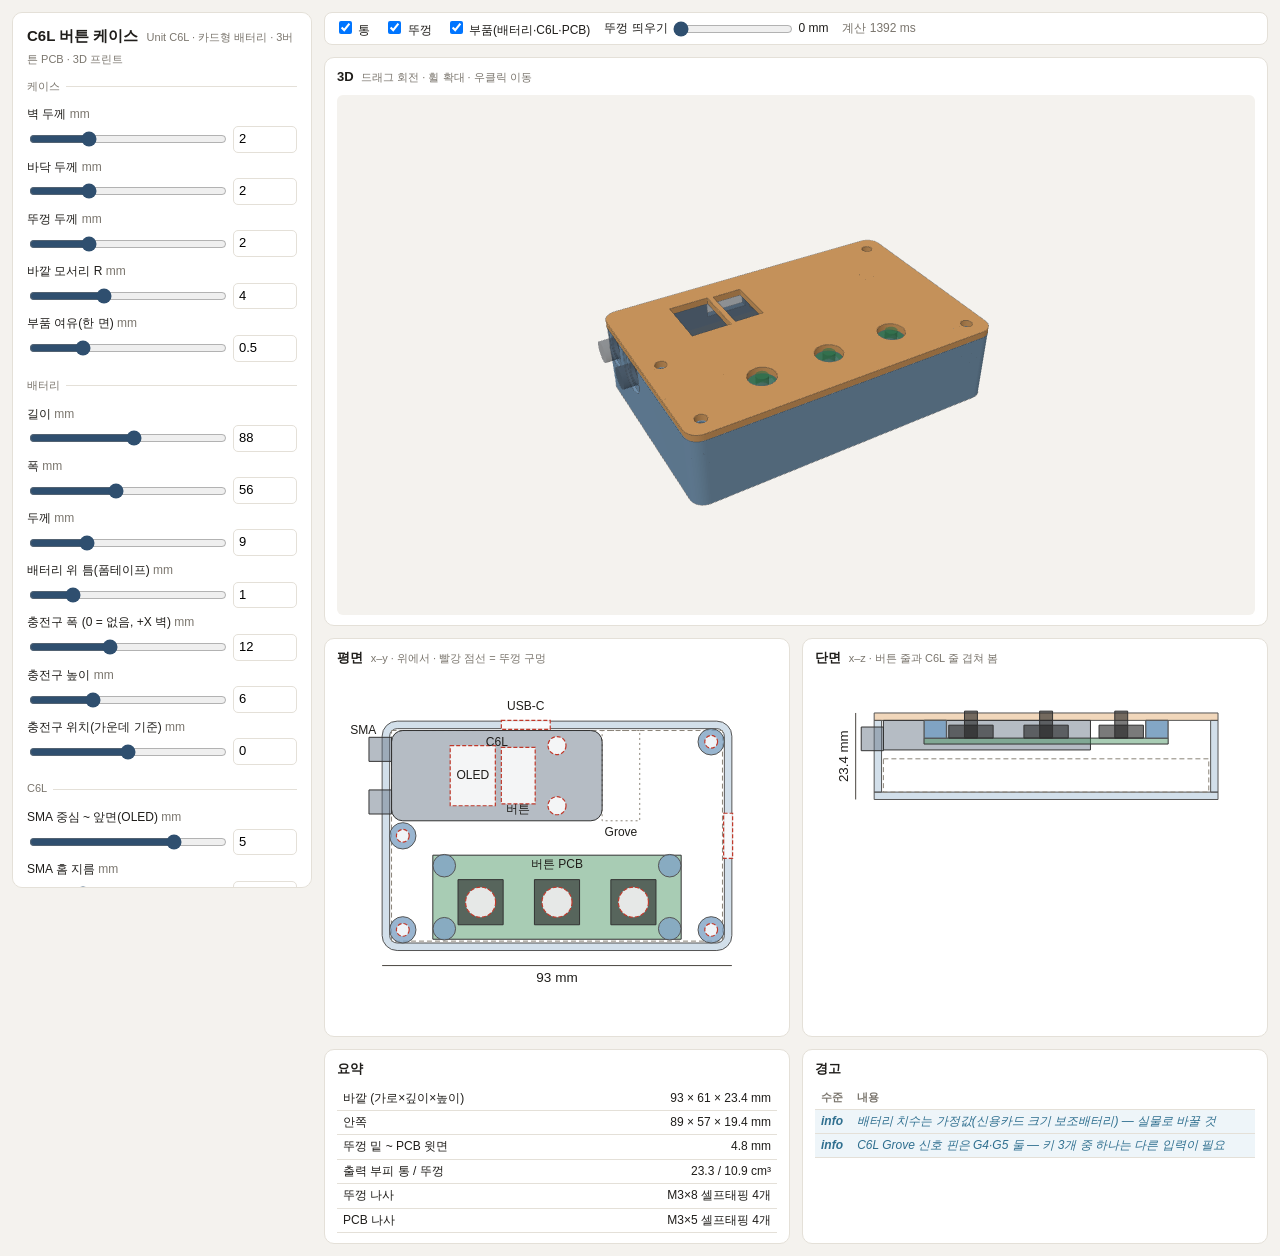
==== case/index.html @ e73c5a06 "case: C6L 버튼 케이스 설계툴 (브라우저 3D·STL + Fusion 스크립트) Unit C6L + 카드형 배터리 + 3버튼 PCB 를 담는 3D 프린트 케이스. - cor" ====
<!doctype html>
<html lang="ko">
<head>
<meta charset="utf-8">
<meta name="viewport" content="width=device-width, initial-scale=1">
<title>C6L 버튼 케이스</title>
<link rel="stylesheet" href="style.css">
</head>
<body>
<div id="banner" class="banner" hidden></div>
<div class="app">
  <aside class="side" id="side">
    <h1>C6L 버튼 케이스 <small>Unit C6L · 카드형 배터리 · 3버튼 PCB · 3D 프린트</small></h1>
    <div id="controls"></div>
    <div class="actions">
      <button id="btn-reset" type="button">기본값</button>
      <button id="btn-json" type="button" class="primary">case.json 저장 (Fusion)</button>
    </div>
    <div class="exports">
      <button id="btn-stl-base" type="button">STL · 통</button>
      <button id="btn-stl-lid" type="button">STL · 뚜껑</button>
    </div>
    <p class="note">STL 은 출력 자세(뚜껑은 뒤집힘, 바닥 z=0)로 저장됩니다. Fusion 은 <code>C6LCaseBuild</code> 스크립트 폴더나 다운로드 폴더의 <code>c6l-case.json</code> 을 읽습니다.</p>
  </aside>
  <main class="main">
    <div class="layers" role="group" aria-label="레이어">
      <label><input type="checkbox" id="ly-base" checked> 통</label>
      <label><input type="checkbox" id="ly-lid" checked> 뚜껑</label>
      <label><input type="checkbox" id="ly-ref" checked> 부품(배터리·C6L·PCB)</label>
      <label>뚜껑 띄우기 <input type="range" id="lift" min="0" max="60" step="1" value="0" aria-label="뚜껑 띄우기"> <span id="lift-n">0</span> mm</label>
      <span id="status" style="color:var(--mute)"></span>
    </div>
    <section class="views">
      <div class="card wide"><h2>3D <small>드래그 회전 · 휠 확대 · 우클릭 이동</small></h2><div id="v-3d" class="v3d"></div></div>
      <div class="card"><h2>평면 <small>x–y · 위에서 · 빨강 점선 = 뚜껑 구멍</small></h2><div id="v-top"></div></div>
      <div class="card"><h2>단면 <small>x–z · 버튼 줄과 C6L 줄 겹쳐 봄</small></h2><div id="v-sec"></div></div>
    </section>
    <section class="tables">
      <div class="card"><h2>요약</h2><div id="t-summary"></div></div>
      <div class="card"><h2>경고</h2><div id="t-warn"></div></div>
    </section>
  </main>
</div>
<script type="module" src="app.js"></script>
</body>
</html>
---- case/style.css ----
:root {
  --bg: #F4F2EE; --card: #fff; --ink: #1f1d1a; --mute: #7a756d; --line: #e4e0d8;
  --accent: #2f4f6f; --base: #7fa3c4; --lid: #e0a768; --lidb: #8fbf8f; --sel: #d6336c;
  --err: #c0392b; --warn: #b9770e; --info: #2f6f8f;
}
* { box-sizing: border-box; }
body { margin: 0; background: var(--bg); color: var(--ink); font: 13px/1.45 -apple-system, "Apple SD Gothic Neo", "Noto Sans KR", sans-serif; }
.banner { background: #fdecea; color: var(--err); border-bottom: 1px solid #f5c6c0; padding: 8px 16px; font-weight: 600; white-space: pre-wrap; }
.app { display: grid; grid-template-columns: 300px 1fr; gap: 12px; padding: 12px; align-items: start; }
.side { position: sticky; top: 12px; max-height: calc(100vh - 24px); overflow: auto; background: var(--card); border: 1px solid var(--line); border-radius: 10px; padding: 12px 14px; }
h1 { font-size: 15px; margin: 0 0 8px; } h1 small, h2 small { font-weight: 400; color: var(--mute); font-size: 11px; margin-left: 4px; }
h2 { font-size: 13px; margin: 0 0 8px; }
fieldset { border: 0; border-top: 1px solid var(--line); margin: 10px 0 0; padding: 6px 0 0; }
legend { color: var(--mute); font-size: 11px; padding: 0 6px 0 0; }
.row { display: grid; grid-template-columns: 1fr 64px; gap: 2px 8px; align-items: center; margin: 6px 0; }
.row label { grid-column: 1 / 3; font-size: 12px; }
.row input[type=range] { width: 100%; accent-color: var(--accent); }
.row input[type=number], select { font: inherit; width: 100%; padding: 3px 5px; border: 1px solid var(--line); border-radius: 5px; background: #fff; }
.sel-row { margin: 6px 0; } .sel-row label { display: block; font-size: 12px; margin-bottom: 2px; }
.actions { display: flex; gap: 8px; margin-top: 14px; }
button { font: inherit; padding: 6px 10px; border: 1px solid var(--line); border-radius: 6px; background: #fff; cursor: pointer; }
button.primary { background: var(--accent); color: #fff; border-color: var(--accent); flex: 1; }
.main { display: grid; gap: 12px; min-width: 0; }
.views, .tables { display: grid; grid-template-columns: repeat(2, minmax(0, 1fr)); gap: 12px; }
.card { background: var(--card); border: 1px solid var(--line); border-radius: 10px; padding: 10px 12px; min-width: 0; overflow: auto; }
.card.wide { grid-column: 1 / 3; }
svg { width: 100%; height: auto; max-height: 460px; display: block; }
svg text { font-family: inherit; fill: var(--ink); }
.out { fill: none; stroke: #555; stroke-width: 1; vector-effect: non-scaling-stroke; }
.dim line, .dim polygon { stroke: #4a4640; fill: #4a4640; stroke-width: 1; vector-effect: non-scaling-stroke; }
.dim .ext { stroke: #aaa; }
.dim text { text-anchor: middle; }
table { border-collapse: collapse; width: 100%; font-size: 12px; }
th, td { padding: 3px 6px; text-align: left; border-bottom: 1px solid var(--line); }
th { color: var(--mute); font-weight: 600; font-size: 11px; } td.n, th.n { text-align: right; font-variant-numeric: tabular-nums; }
.lv { font-weight: 700; } .lv.error { color: var(--err); } .lv.warn { color: var(--warn); } .lv.info { color: var(--info); } .lv.ok { color: #2e7d32; }
.empty { color: var(--mute); padding: 6px 0; }
.cut { fill: #fff; fill-opacity: .85; stroke: #c0392b; stroke-width: 1.2; stroke-dasharray: 4 2; vector-effect: non-scaling-stroke; pointer-events: none; }
.v3d { height: 520px; position: relative; border-radius: 6px; overflow: hidden; }
.v3d canvas { width: 100%; height: 100%; display: block; }
tr.w-info td { background: #eef5f9; color: var(--info); font-style: italic; }
@media (max-width: 1099px) {
  .app { grid-template-columns: 1fr; }
  .side { position: static; max-height: none; }
  .views, .tables { grid-template-columns: 1fr; } .card.wide { grid-column: auto; }
}
.card .tools { float: right; font-weight: 400; }
.layers { display: flex; flex-wrap: wrap; gap: 2px 14px; align-items: center; padding: 5px 10px; background: var(--card); border: 1px solid var(--line); border-radius: 8px; font-size: 12px; }
.layers label { white-space: nowrap; cursor: pointer; } .layers input[type=range] { width: 120px; vertical-align: middle; accent-color: var(--accent); }
.exports { display: grid; grid-template-columns: 1fr 1fr; gap: 6px; margin-top: 8px; }
.note { font-size: 11px; color: var(--mute); margin-top: 8px; }
.part { stroke: #333; stroke-width: 1; vector-effect: non-scaling-stroke; fill-opacity: .45; }
.part.bat { fill: none; stroke-dasharray: 5 3; stroke: #8a8378; } .part.c6l { fill: #5b6b7d; } .part.pcb { fill: #3f8f5a; } .part.sw { fill: #222; fill-opacity: .6; }
.wall { fill: var(--base); fill-opacity: .35; stroke: #555; stroke-width: 1; vector-effect: non-scaling-stroke; fill-rule: evenodd; }
.lidp { fill: var(--lid); fill-opacity: .45; stroke: #555; stroke-width: 1; vector-effect: non-scaling-stroke; }
.boss { fill: var(--base); fill-opacity: .8; stroke: #555; stroke-width: 1; vector-effect: non-scaling-stroke; }
.zone { fill: none; stroke: #8a8378; stroke-dasharray: 2 3; stroke-width: 1; vector-effect: non-scaling-stroke; }
.lbl { font-size: 3.2px; fill: var(--ink); text-anchor: middle; pointer-events: none; }
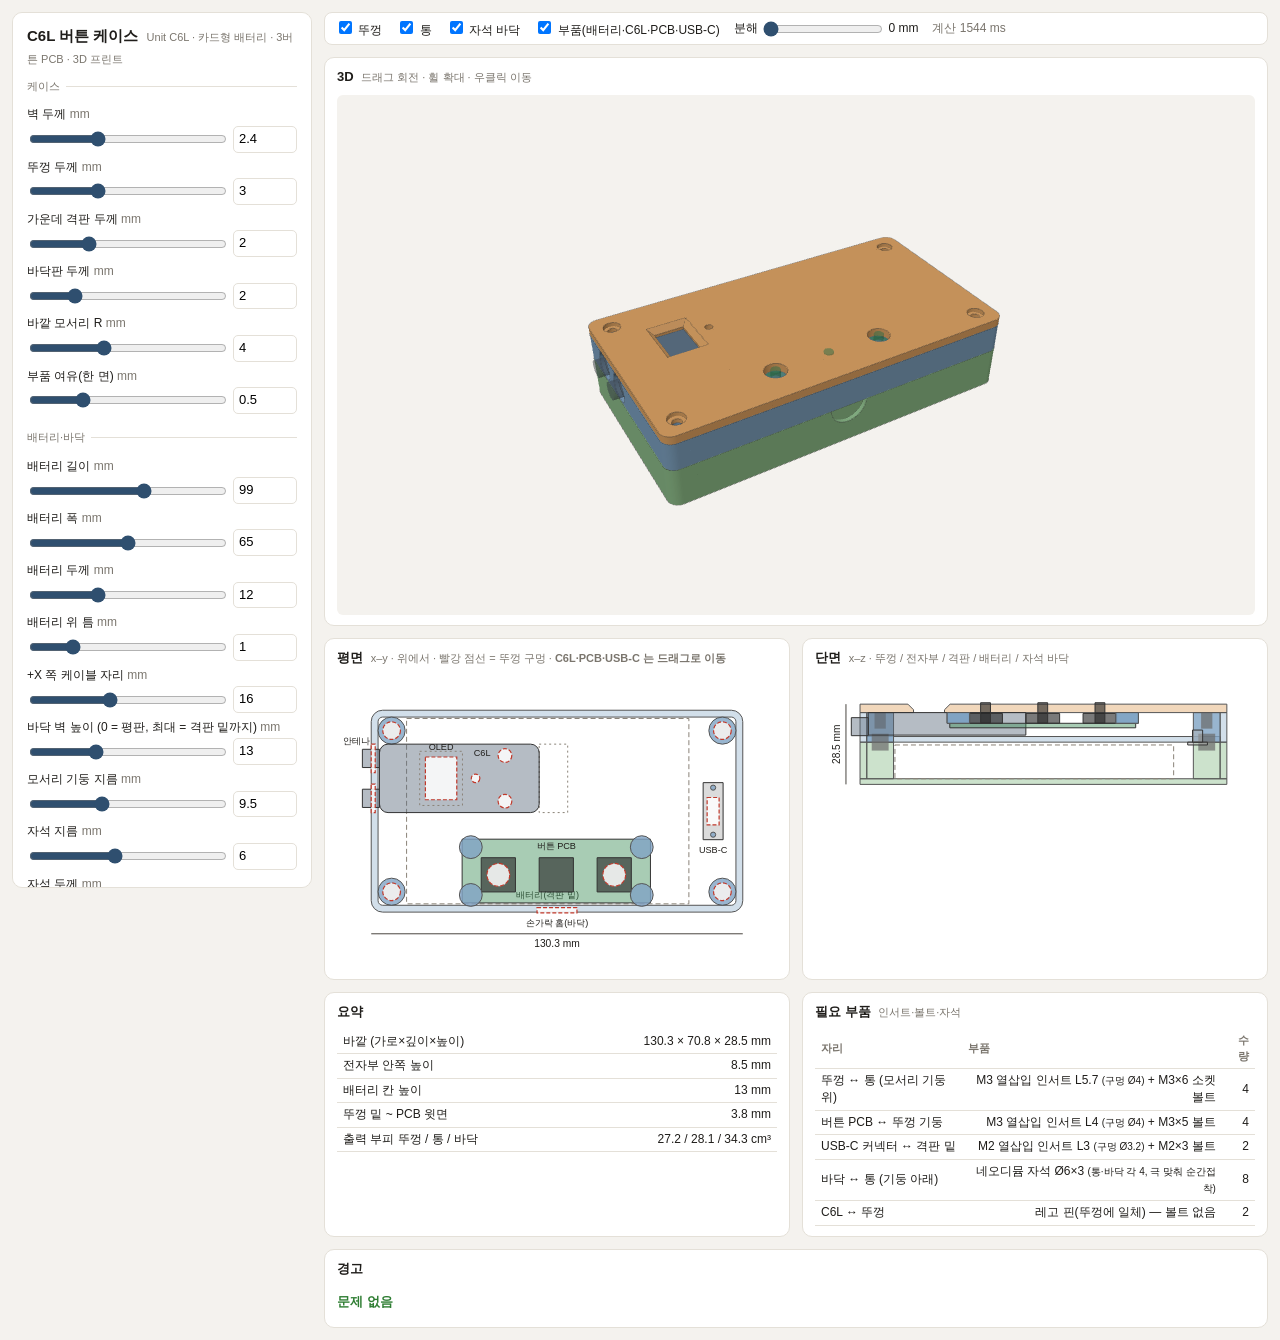
==== commit 6b2c3c8f: "case: 3부품 구조(뚜껑·통+격판·자석 바닥), 드래그 배치, OLED 마스크·인서트 - 배터리 99×65×12, 아래 칸에 넣고 자석 4쌍 바닥으로 여닫음(손가락 홈) - 가" ====
--- a/case/index.html
+++ b/case/index.html
@@ -17,27 +17,30 @@
       <button id="btn-json" type="button" class="primary">case.json 저장 (Fusion)</button>
     </div>
     <div class="exports">
-      <button id="btn-stl-base" type="button">STL · 통</button>
-      <button id="btn-stl-lid" type="button">STL · 뚜껑</button>
+      <button id="btn-stl-Lid" type="button">STL · 뚜껑</button>
+      <button id="btn-stl-Body" type="button">STL · 통</button>
+      <button id="btn-stl-Cover" type="button">STL · 자석 바닥</button>
     </div>
     <p class="note">STL 은 출력 자세(뚜껑은 뒤집힘, 바닥 z=0)로 저장됩니다. Fusion 은 <code>C6LCaseBuild</code> 스크립트 폴더나 다운로드 폴더의 <code>c6l-case.json</code> 을 읽습니다.</p>
   </aside>
   <main class="main">
     <div class="layers" role="group" aria-label="레이어">
-      <label><input type="checkbox" id="ly-base" checked> 통</label>
       <label><input type="checkbox" id="ly-lid" checked> 뚜껑</label>
-      <label><input type="checkbox" id="ly-ref" checked> 부품(배터리·C6L·PCB)</label>
-      <label>뚜껑 띄우기 <input type="range" id="lift" min="0" max="60" step="1" value="0" aria-label="뚜껑 띄우기"> <span id="lift-n">0</span> mm</label>
+      <label><input type="checkbox" id="ly-body" checked> 통</label>
+      <label><input type="checkbox" id="ly-cover" checked> 자석 바닥</label>
+      <label><input type="checkbox" id="ly-ref" checked> 부품(배터리·C6L·PCB·USB-C)</label>
+      <label>분해 <input type="range" id="lift" min="0" max="60" step="1" value="0" aria-label="뚜껑 띄우기"> <span id="lift-n">0</span> mm</label>
       <span id="status" style="color:var(--mute)"></span>
     </div>
     <section class="views">
       <div class="card wide"><h2>3D <small>드래그 회전 · 휠 확대 · 우클릭 이동</small></h2><div id="v-3d" class="v3d"></div></div>
-      <div class="card"><h2>평면 <small>x–y · 위에서 · 빨강 점선 = 뚜껑 구멍</small></h2><div id="v-top"></div></div>
-      <div class="card"><h2>단면 <small>x–z · 버튼 줄과 C6L 줄 겹쳐 봄</small></h2><div id="v-sec"></div></div>
+      <div class="card"><h2>평면 <small>x–y · 위에서 · 빨강 점선 = 뚜껑 구멍 · <b>C6L·PCB·USB-C 는 드래그로 이동</b></small></h2><div id="v-top"></div></div>
+      <div class="card"><h2>단면 <small>x–z · 뚜껑 / 전자부 / 격판 / 배터리 / 자석 바닥</small></h2><div id="v-sec"></div></div>
     </section>
     <section class="tables">
       <div class="card"><h2>요약</h2><div id="t-summary"></div></div>
-      <div class="card"><h2>경고</h2><div id="t-warn"></div></div>
+      <div class="card"><h2>필요 부품 <small>인서트·볼트·자석</small></h2><div id="t-parts"></div></div>
+      <div class="card wide"><h2>경고</h2><div id="t-warn"></div></div>
     </section>
   </main>
 </div>
--- a/case/style.css
+++ b/case/style.css
@@ -47,7 +47,7 @@
 .card .tools { float: right; font-weight: 400; }
 .layers { display: flex; flex-wrap: wrap; gap: 2px 14px; align-items: center; padding: 5px 10px; background: var(--card); border: 1px solid var(--line); border-radius: 8px; font-size: 12px; }
 .layers label { white-space: nowrap; cursor: pointer; } .layers input[type=range] { width: 120px; vertical-align: middle; accent-color: var(--accent); }
-.exports { display: grid; grid-template-columns: 1fr 1fr; gap: 6px; margin-top: 8px; }
+.exports { display: grid; grid-template-columns: 1fr 1fr 1fr; gap: 6px; margin-top: 8px; }
 .note { font-size: 11px; color: var(--mute); margin-top: 8px; }
 .part { stroke: #333; stroke-width: 1; vector-effect: non-scaling-stroke; fill-opacity: .45; }
 .part.bat { fill: none; stroke-dasharray: 5 3; stroke: #8a8378; } .part.c6l { fill: #5b6b7d; } .part.pcb { fill: #3f8f5a; } .part.sw { fill: #222; fill-opacity: .6; }
@@ -56,3 +56,5 @@
 .boss { fill: var(--base); fill-opacity: .8; stroke: #555; stroke-width: 1; vector-effect: non-scaling-stroke; }
 .zone { fill: none; stroke: #8a8378; stroke-dasharray: 2 3; stroke-width: 1; vector-effect: non-scaling-stroke; }
 .lbl { font-size: 3.2px; fill: var(--ink); text-anchor: middle; pointer-events: none; }
+#v-top svg { touch-action: none; } [data-drag] { cursor: move; } [data-drag]:hover > .part { fill-opacity: .7; stroke: var(--sel); }
+.part.usb { fill: #b0b0b0; } .mag { fill: #6b6b6b; fill-opacity: .7; stroke: none; } .cover { fill: var(--lidb); fill-opacity: .45; stroke: #555; stroke-width: 1; vector-effect: non-scaling-stroke; }
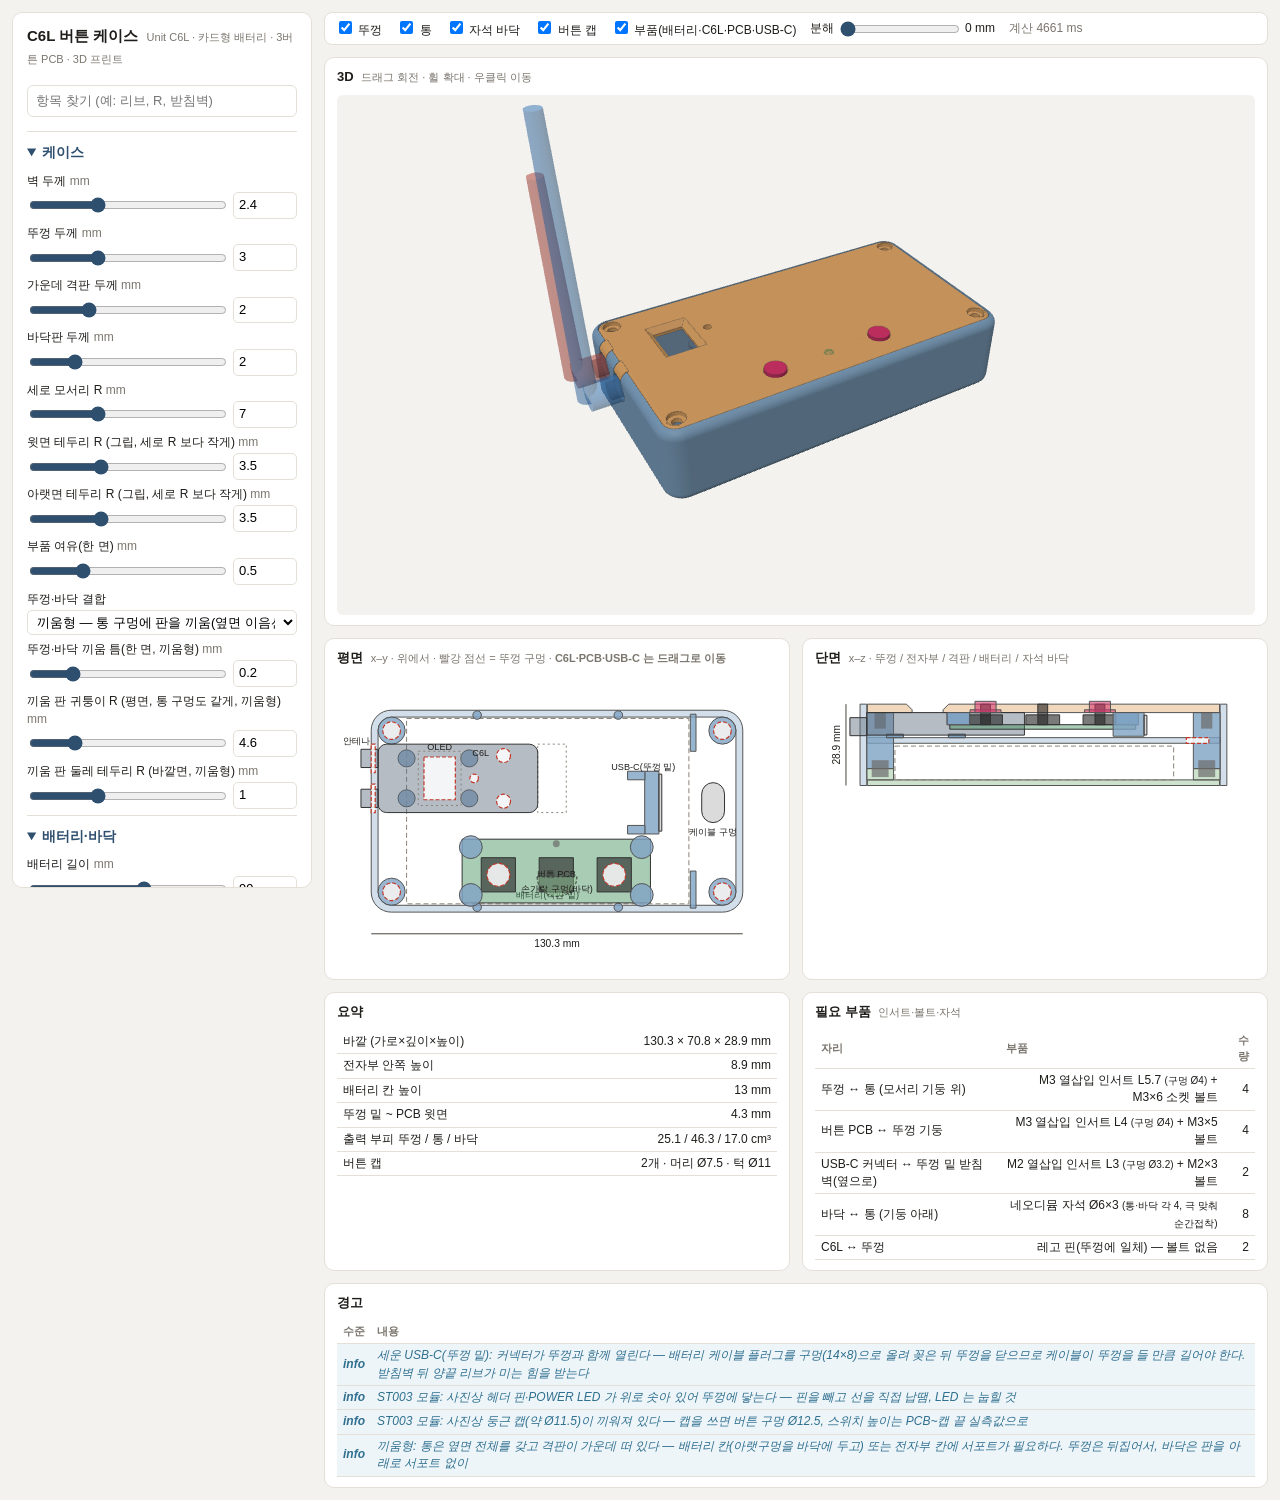
==== commit 4bd0ca6a: "case: 출력 버튼 캡(Keys) 추가 — 스템에 끼우고 뚜껑 밑 홈의 턱으로 걸림 Co-Authored-By: Claude Opus 5.5 <noreply@anthropic.c" ====
--- a/case/index.html
+++ b/case/index.html
@@ -20,6 +20,7 @@
       <button id="btn-stl-Lid" type="button">STL · 뚜껑</button>
       <button id="btn-stl-Body" type="button">STL · 통</button>
       <button id="btn-stl-Cover" type="button">STL · 자석 바닥</button>
+      <button id="btn-stl-Keys" type="button">STL · 버튼 캡</button>
     </div>
     <p class="note">STL 은 출력 자세(뚜껑은 뒤집힘, 바닥 z=0)로 저장됩니다. Fusion 은 <code>C6LCaseBuild</code> 스크립트 폴더나 다운로드 폴더의 <code>c6l-case.json</code> 을 읽습니다.</p>
   </aside>
@@ -28,6 +29,7 @@
       <label><input type="checkbox" id="ly-lid" checked> 뚜껑</label>
       <label><input type="checkbox" id="ly-body" checked> 통</label>
       <label><input type="checkbox" id="ly-cover" checked> 자석 바닥</label>
+      <label><input type="checkbox" id="ly-keys" checked> 버튼 캡</label>
       <label><input type="checkbox" id="ly-ref" checked> 부품(배터리·C6L·PCB·USB-C)</label>
       <label>분해 <input type="range" id="lift" min="0" max="60" step="1" value="0" aria-label="뚜껑 띄우기"> <span id="lift-n">0</span> mm</label>
       <span id="status" style="color:var(--mute)"></span>
--- a/case/style.css
+++ b/case/style.css
@@ -10,8 +10,15 @@
 .side { position: sticky; top: 12px; max-height: calc(100vh - 24px); overflow: auto; background: var(--card); border: 1px solid var(--line); border-radius: 10px; padding: 12px 14px; }
 h1 { font-size: 15px; margin: 0 0 8px; } h1 small, h2 small { font-weight: 400; color: var(--mute); font-size: 11px; margin-left: 4px; }
 h2 { font-size: 13px; margin: 0 0 8px; }
-fieldset { border: 0; border-top: 1px solid var(--line); margin: 10px 0 0; padding: 6px 0 0; }
-legend { color: var(--mute); font-size: 11px; padding: 0 6px 0 0; }
+details { border-top: 1px solid var(--line); margin: 6px 0 0; padding: 4px 0 0; }
+summary { color: var(--accent); font-size: 14px; font-weight: 700; cursor: pointer; padding: 6px 0 4px; user-select: none; }
+summary .chg { float: right; font-size: 11px; font-weight: 600; color: var(--sel); }
+.mod input[type=number], .mod select { color: var(--sel); border-color: var(--sel); font-weight: 600; }
+.mod input[type=range] { accent-color: var(--sel); }
+.search { position: sticky; top: -12px; z-index: 1; background: var(--card); margin: 0 -14px; padding: 8px 14px; }
+.search input { font: inherit; width: 100%; padding: 6px 8px; border: 1px solid var(--line); border-radius: 6px; }
+.off { opacity: .45; }
+[hidden] { display: none !important; }
 .row { display: grid; grid-template-columns: 1fr 64px; gap: 2px 8px; align-items: center; margin: 6px 0; }
 .row label { grid-column: 1 / 3; font-size: 12px; }
 .row input[type=range] { width: 100%; accent-color: var(--accent); }
@@ -53,8 +60,10 @@
 .part.bat { fill: none; stroke-dasharray: 5 3; stroke: #8a8378; } .part.c6l { fill: #5b6b7d; } .part.pcb { fill: #3f8f5a; } .part.sw { fill: #222; fill-opacity: .6; }
 .wall { fill: var(--base); fill-opacity: .35; stroke: #555; stroke-width: 1; vector-effect: non-scaling-stroke; fill-rule: evenodd; }
 .lidp { fill: var(--lid); fill-opacity: .45; stroke: #555; stroke-width: 1; vector-effect: non-scaling-stroke; }
+.cap { fill: var(--sel); fill-opacity: .55; stroke: #555; stroke-width: 1; vector-effect: non-scaling-stroke; }
 .boss { fill: var(--base); fill-opacity: .8; stroke: #555; stroke-width: 1; vector-effect: non-scaling-stroke; }
 .zone { fill: none; stroke: #8a8378; stroke-dasharray: 2 3; stroke-width: 1; vector-effect: non-scaling-stroke; }
 .lbl { font-size: 3.2px; fill: var(--ink); text-anchor: middle; pointer-events: none; }
 #v-top svg { touch-action: none; } [data-drag] { cursor: move; } [data-drag]:hover > .part { fill-opacity: .7; stroke: var(--sel); }
-.part.usb { fill: #b0b0b0; } .mag { fill: #6b6b6b; fill-opacity: .7; stroke: none; } .cover { fill: var(--lidb); fill-opacity: .45; stroke: #555; stroke-width: 1; vector-effect: non-scaling-stroke; }
+.part.usb { fill: #b0b0b0; } .part.pull { fill: var(--lidb); stroke-dasharray: 3 2; } .mag { fill: #6b6b6b; fill-opacity: .7; stroke: none; } .cover { fill: var(--lidb); fill-opacity: .45; stroke: #555; stroke-width: 1; vector-effect: non-scaling-stroke; }
+.ctr { float: right; padding: 1px 6px; font-size: 11px; line-height: 1.4; }
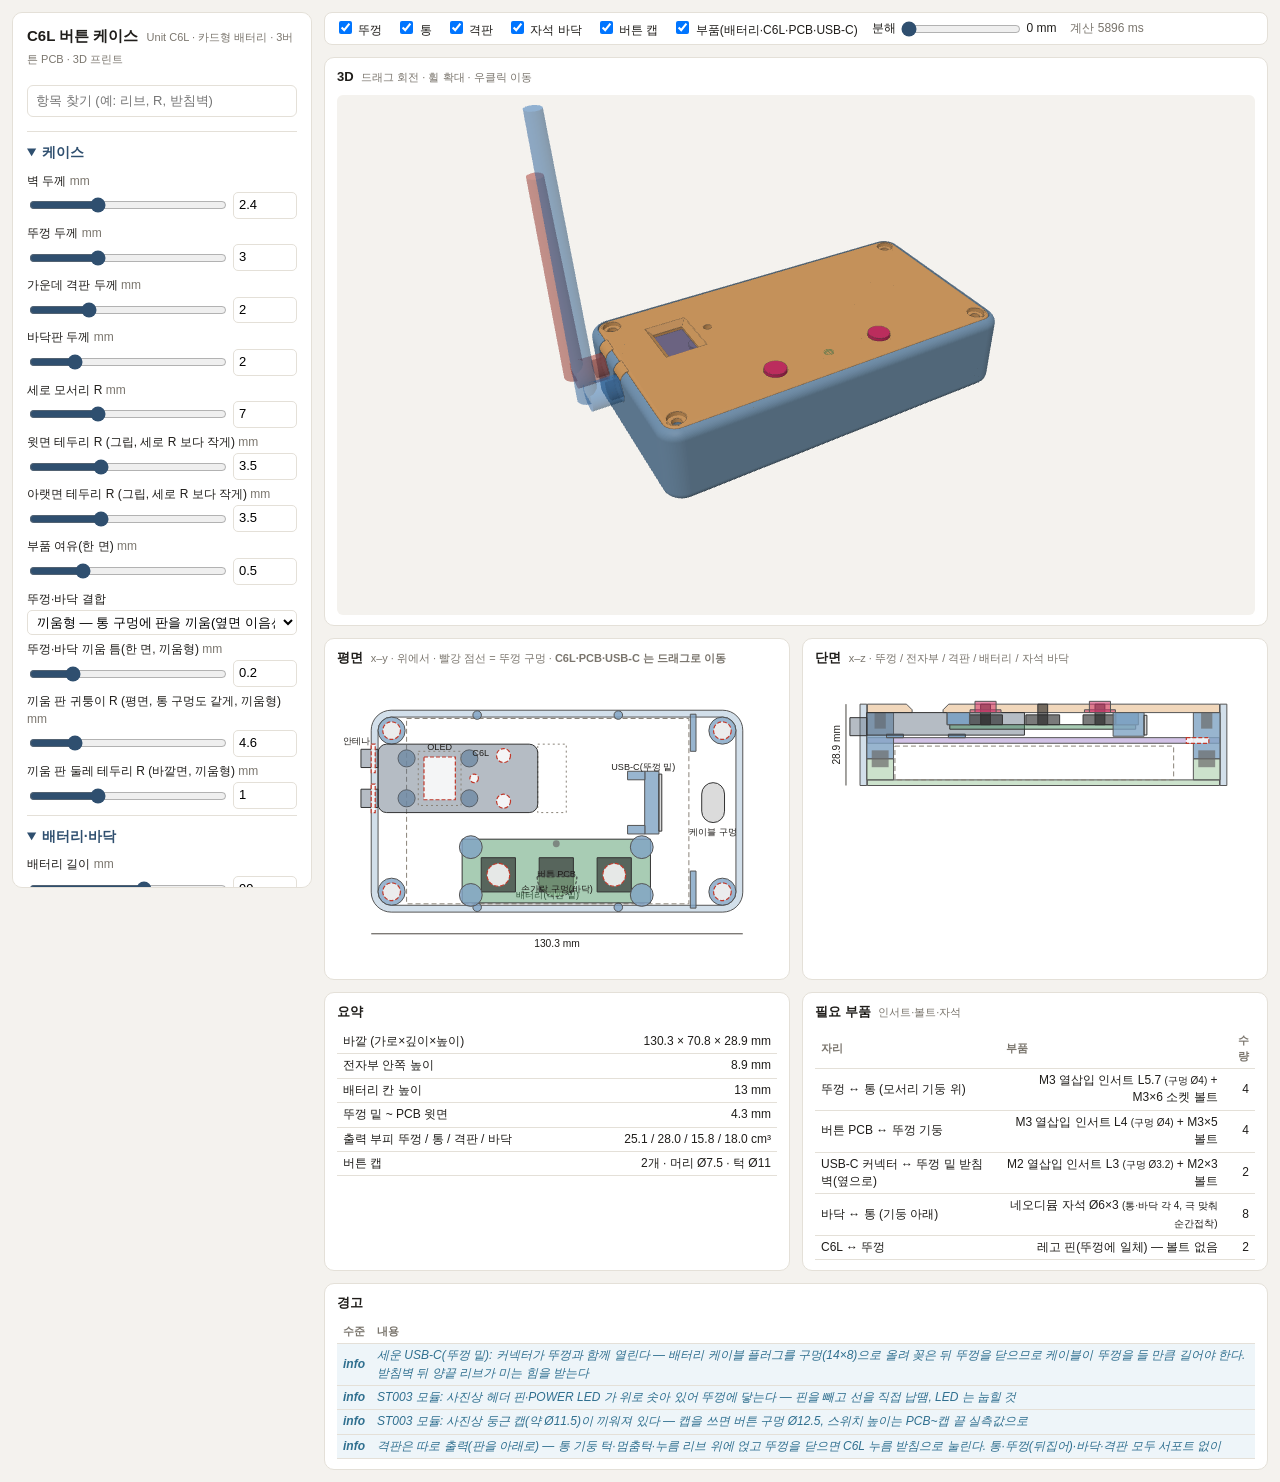
==== commit 626ee4f0: "case: 격판을 별도 판(Shelf)으로 분리, 통 기둥·멈춤턱 밑 45° 원뿔 — 서포트 없는 출력 통 기둥은 격판 높이에서 1.2mm 가늘어진 턱으로 격판을 받치고, 바닥 기" ====
--- a/case/index.html
+++ b/case/index.html
@@ -19,6 +19,7 @@
     <div class="exports">
       <button id="btn-stl-Lid" type="button">STL · 뚜껑</button>
       <button id="btn-stl-Body" type="button">STL · 통</button>
+      <button id="btn-stl-Shelf" type="button">STL · 격판</button>
       <button id="btn-stl-Cover" type="button">STL · 자석 바닥</button>
       <button id="btn-stl-Keys" type="button">STL · 버튼 캡</button>
     </div>
@@ -28,6 +29,7 @@
     <div class="layers" role="group" aria-label="레이어">
       <label><input type="checkbox" id="ly-lid" checked> 뚜껑</label>
       <label><input type="checkbox" id="ly-body" checked> 통</label>
+      <label><input type="checkbox" id="ly-shelf" checked> 격판</label>
       <label><input type="checkbox" id="ly-cover" checked> 자석 바닥</label>
       <label><input type="checkbox" id="ly-keys" checked> 버튼 캡</label>
       <label><input type="checkbox" id="ly-ref" checked> 부품(배터리·C6L·PCB·USB-C)</label>
--- a/case/style.css
+++ b/case/style.css
@@ -1,6 +1,6 @@
 :root {
   --bg: #F4F2EE; --card: #fff; --ink: #1f1d1a; --mute: #7a756d; --line: #e4e0d8;
-  --accent: #2f4f6f; --base: #7fa3c4; --lid: #e0a768; --lidb: #8fbf8f; --sel: #d6336c;
+  --accent: #2f4f6f; --base: #7fa3c4; --lid: #e0a768; --lidb: #8fbf8f; --shelf: #b49ad6; --sel: #d6336c;
   --err: #c0392b; --warn: #b9770e; --info: #2f6f8f;
 }
 * { box-sizing: border-box; }
@@ -58,6 +58,7 @@
 .note { font-size: 11px; color: var(--mute); margin-top: 8px; }
 .part { stroke: #333; stroke-width: 1; vector-effect: non-scaling-stroke; fill-opacity: .45; }
 .part.bat { fill: none; stroke-dasharray: 5 3; stroke: #8a8378; } .part.c6l { fill: #5b6b7d; } .part.pcb { fill: #3f8f5a; } .part.sw { fill: #222; fill-opacity: .6; }
+.shelf { fill: var(--shelf); fill-opacity: .6; stroke: #555; stroke-width: 1; vector-effect: non-scaling-stroke; }
 .wall { fill: var(--base); fill-opacity: .35; stroke: #555; stroke-width: 1; vector-effect: non-scaling-stroke; fill-rule: evenodd; }
 .lidp { fill: var(--lid); fill-opacity: .45; stroke: #555; stroke-width: 1; vector-effect: non-scaling-stroke; }
 .cap { fill: var(--sel); fill-opacity: .55; stroke: #555; stroke-width: 1; vector-effect: non-scaling-stroke; }
